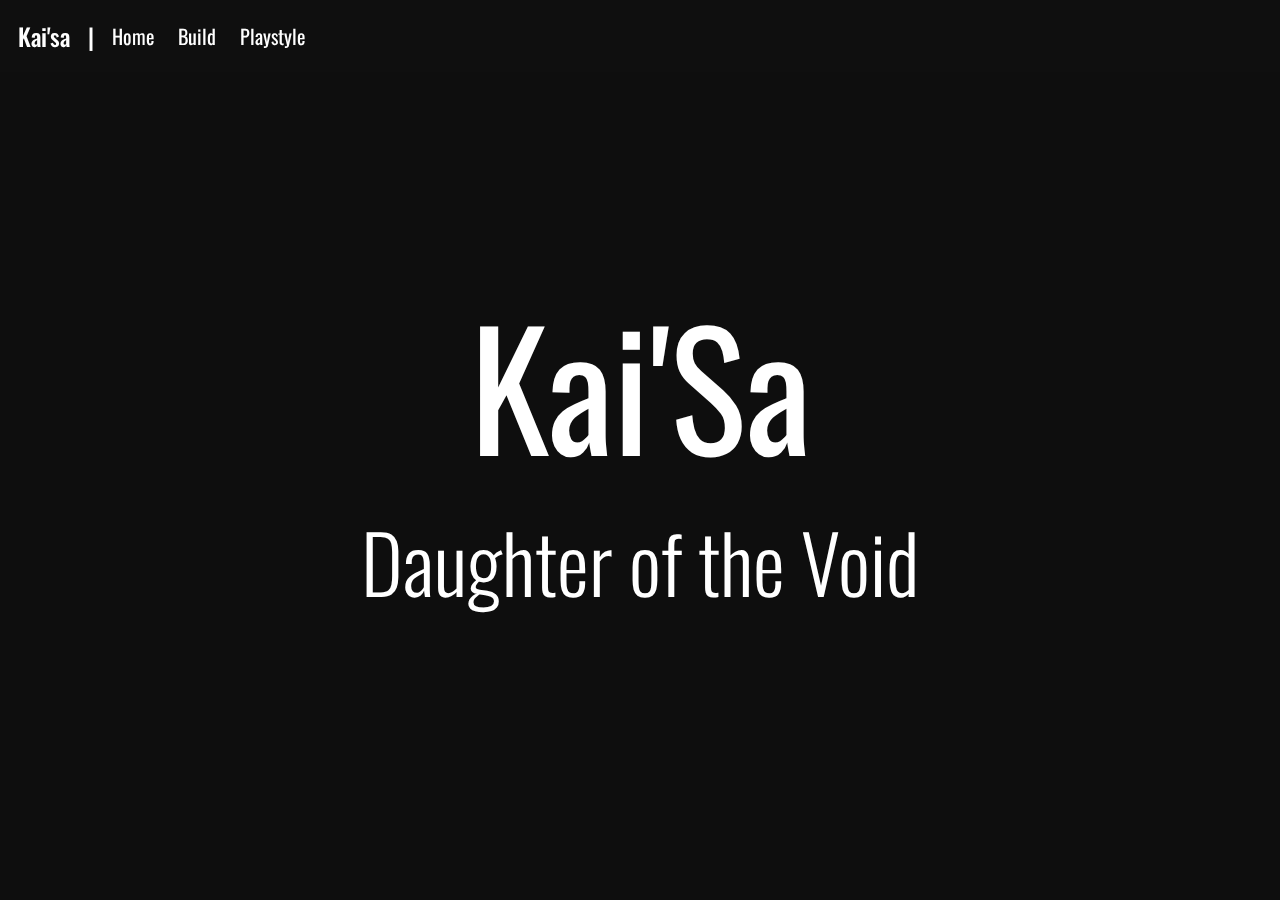
==== index.html @ acc76452 "Merge pull request #1 from Zeidash/main" ====
<!DOCTYPE html>
<html lang="en">

<head>
    <meta charset="UTF-8">
    <meta name="viewport" content="width=device-width, initial-scale=1.0">
    <link rel="preconnect" href="https://fonts.googleapis.com">
    <link rel="preconnect" href="https://fonts.gstatic.com" crossorigin>
    <link href="https://fonts.googleapis.com/css2?family=Oswald:wght@200;300;400;500;600;700&display=swap"
        rel="stylesheet">
    <link rel="stylesheet" href="style.css">
    <title>Document</title>
</head>

<body>
    <nav>
        <h2>Kai'sa</h2>
        <div>
            <a class="short" href="">Home</a>
            <a class="short" href="">Build</a>
            <a class="long" href="">Playstyle</a>
        </div>
    </nav>
    <main>
        <div>
        </div>
        <span>
            <h1>Kai'Sa</h1>
            <h3>Daughter of the Void</h3>
        </span  >
    </main>
</body>

</html>
---- style.css ----
:root{
    font-family: 'Oswald';
    --e-light: 200;
    --light: 300;
    --regular: 400;
    --medium: 500;
    --semi-bold: 600;
    --bold: 700;
    font-weight : var(--regular );
    color: white;
}
body,html{
    width: 100%;
    height: 100%;
    margin: 0;
    padding: 0;
}
body{
    background-color: #0E0E0E;
}
nav{
    position: fixed;
    top: 0;
    left: 0;
    z-index: 2;
    display: flex;
    flex-direction: row;
    justify-content: left;
    align-items: center;
    width: 100%;
    background-color: #12121281;
}
nav > div{
    margin-left: 0.5em;
}
nav > div > a{
    margin: 0 0.5em;
    text-decoration: none;
    font-size: 1.25em;
    color: white;
}
nav > h2{
    margin: 0.75em;
    font-size: 1.5em;
    font-weight : var(--medium);
}
nav > h2::after{
    content: '|';
    position: relative;
    left: 17.5px;
}
main{
    display: flex;
    justify-content: center;
    width: 100%;
    height: 100%;
}
main > div{
    position: absolute;
    width: 100%;
    height: 100%;
    padding: 0;
    margin: 0;
    display: flex;
    justify-content: center;
    align-items: center;
    flex-direction: column;
    filter: brightness(0.75);
    background-image: url(img/kaisa.jpg);
    background-position: center;
    background-repeat: no-repeat;
    background-size: 200Vh;
}
main > span{
    position: absolute;
    top: 17.5%;
    text-align: center;
}
main > span > h3, main > span > h1{
    font-weight: var(--regular);
}
main > span  > h1{
    font-size: 10em;
    margin-bottom: 0;
}
main > span > h3{
    font-size: 5em;
    font-weight: var(--light);
    margin-top: 0;
}

nav > div > a::before{
    content: ' ';
    z-index: 3;
    position: absolute;
    bottom: 10px;
    height: 2px;
    background-color: #AD0E97;
    transition: all 300ms ease;
    transform: scaleX(0);
    transform-origin: center bottom;
}
nav > div > a:hover:before{
    transform: scaleX(1);
}
.short::before{
    width: 40px;
}
.long::before{
    width: 65px;
}
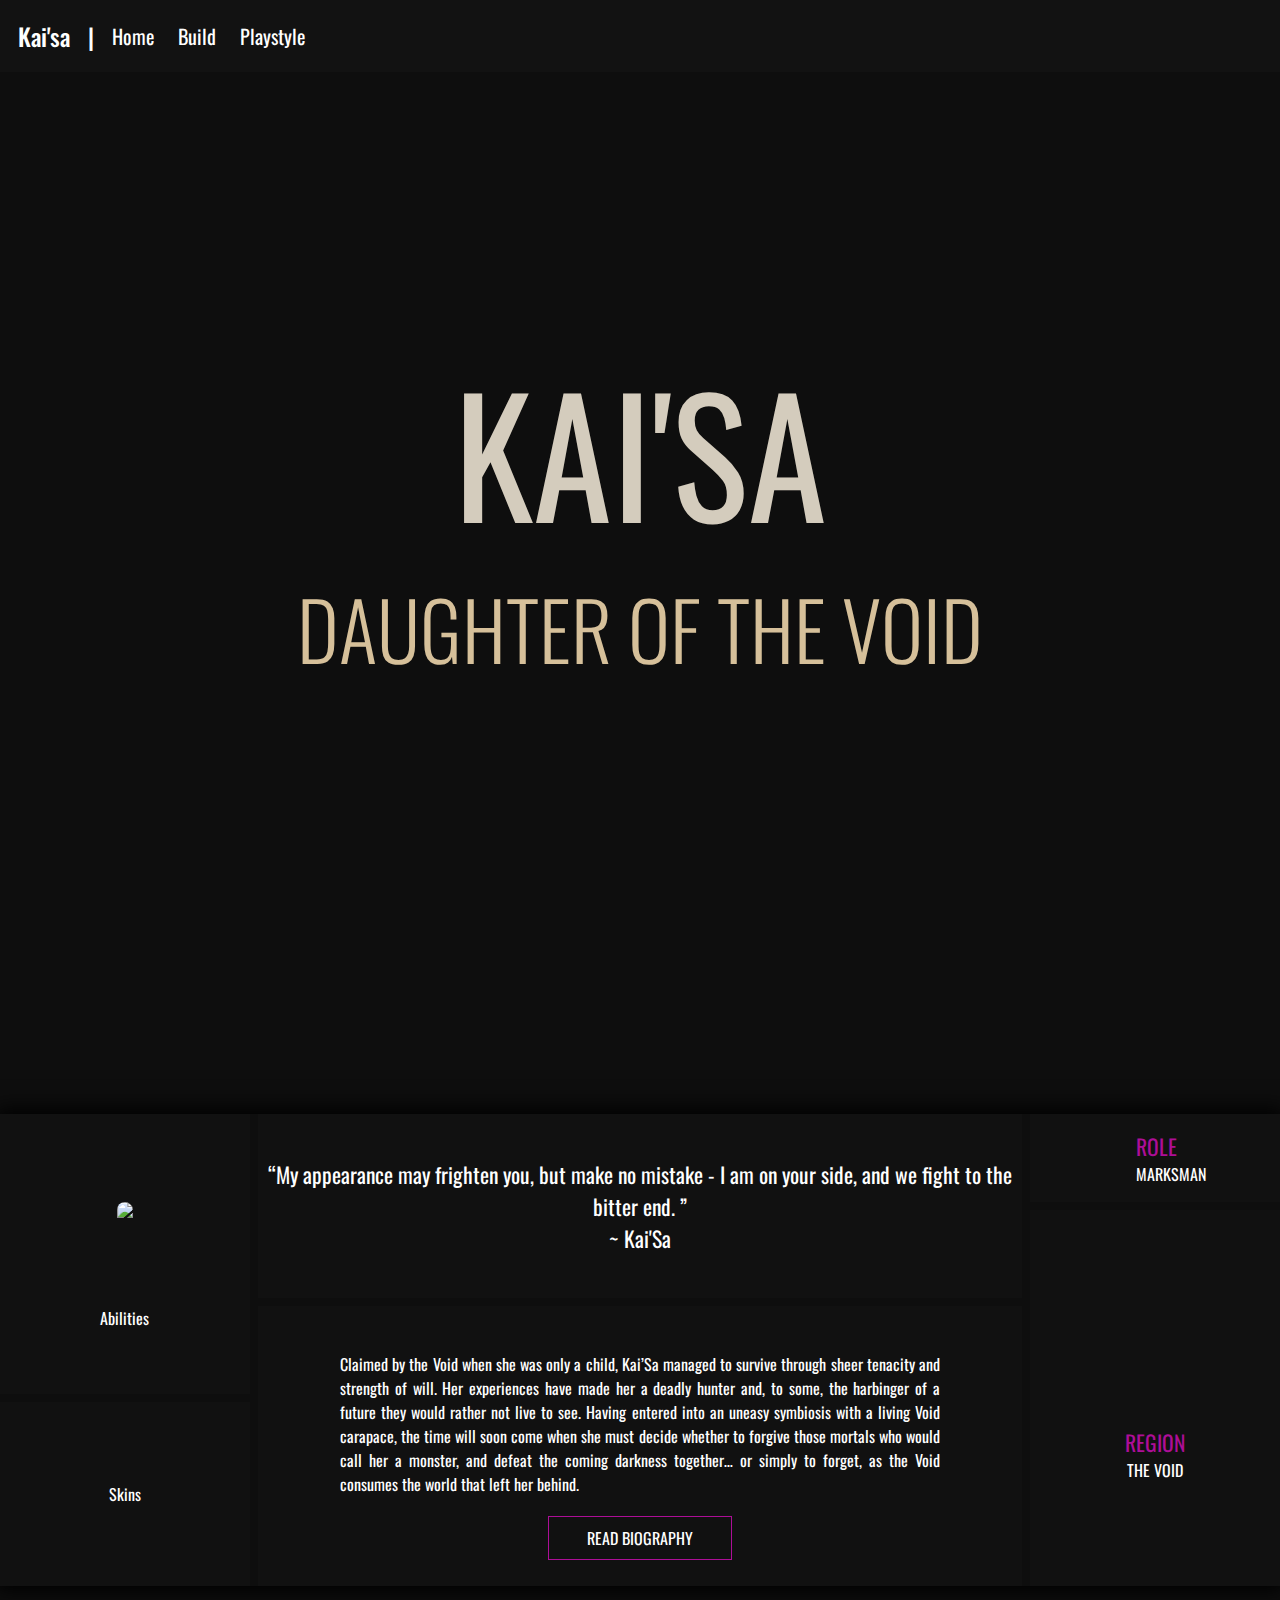
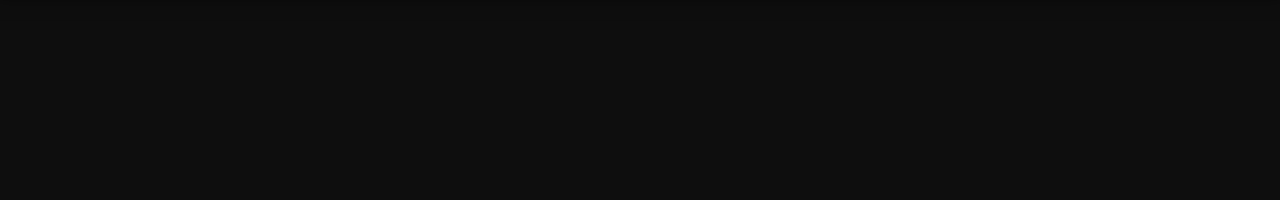
==== commit 4d557aa1: "Home page done" ====
--- a/index.html
+++ b/index.html
@@ -27,8 +27,44 @@
         <span>
             <h1>Kai'Sa</h1>
             <h3>Daughter of the Void</h3>
-        </span  >
+        </span>
     </main>
+    <section>
+        <div>
+            <div id="abilities" class="r-1 r-span-3"><img src="img/kaisa_w.jpg">Abilities</div>
+            <div id="skins" class="r-4">Skins</div>
+            <div id="quote" class="c-span-3 r-span-2">
+                <q>My appearance may frighten you, but make no mistake - I am on your side, and we fight to the bitter
+                    end.
+                </q>
+                <cite>Kai'Sa</cite>
+            </div>
+            <div id="bio" class="c-span-3 r-span-3">
+                <p class="long-text">
+                    Claimed by the Void when she was only a child, Kai’Sa managed to survive through sheer tenacity and
+                    strength of will. Her experiences have made her a deadly hunter and, to some, the harbinger of a
+                    future
+                    they would rather not live to see. Having entered into an uneasy symbiosis with a living Void
+                    carapace,
+                    the time will soon come when she must decide whether to forgive those mortals who would call her a
+                    monster, and defeat the coming darkness together… or simply to forget, as the Void consumes the
+                    world
+                    that left her behind.
+                </p>
+                <button>
+                    READ BIOGRAPHY
+                </button>
+            </div>
+            <div id="marksman" class="r-1 c-5">
+                <img src="img/Marksman_icon.webp" alt="">
+                <p><i>ROLE</i><br>MARKSMAN</p>
+            </div>
+            <div id="void" class="c-5">
+                <img src="img/void.webp" alt="">
+                <p><i>REGION</i><br>THE VOID</p>
+            </div>
+        </div>
+    </section>
 </body>
 
 </html>--- a/style.css
+++ b/style.css
@@ -1,111 +1,317 @@
-:root{
-    font-family: 'Oswald';
-    --e-light: 200;
-    --light: 300;
-    --regular: 400;
-    --medium: 500;
-    --semi-bold: 600;
-    --bold: 700;
-    font-weight : var(--regular );
-    color: white;
-}
-body,html{
+:root {
+  font-family: "Oswald";
+  --e-light: 200;
+  --light: 300;
+  --regular: 400;
+  --medium: 500;
+  --semi-bold: 600;
+  --bold: 700;
+  font-weight: var(--regular);
+  color: white;
+}
+html {
+  width: 100%;
+  height: 100%;
+  margin: 0;
+  padding: 0;
+}
+body {
+  width: 100%;
+  height: 200%;
+  margin: 0;
+  padding: 0;
+  background-color: #0e0e0e;
+  display: flex;
+  justify-content: center;
+  align-items: center;
+  flex-direction: column;
+}
+nav {
+  position: fixed;
+  top: 0;
+  left: 0;
+  z-index: 2;
+  display: flex;
+  flex-direction: row;
+  justify-content: left;
+  align-items: center;
+  width: 100%;
+  background-color: #121212;
+}
+nav > div {
+  margin-left: 0.5em;
+}
+nav > div > a {
+  margin: 0 0.5em;
+  text-decoration: none;
+  font-size: 1.25em;
+  color: white;
+}
+nav > h2 {
+  margin: 0.75em;
+  font-size: 1.5em;
+  font-weight: var(--medium);
+}
+nav > h2::after {
+  content: "|";
+  position: relative;
+  left: 17.5px;
+}
+main {
+  display: flex;
+  justify-content: center;
+  width: 100%;
+  height: 100%;
+}
+main > div {
+  position: absolute;
+  width: 100%;
+  height: 100%;
+  padding: 0;
+  margin: 0;
+  display: flex;
+  justify-content: center;
+  align-items: center;
+  flex-direction: column;
+  filter: brightness(0.55);
+  background-image: url(img/kaisa.jpg);
+  background-attachment: fixed;
+  background-position: center;
+  background-repeat: no-repeat;
+  background-size: cover;
+}
+main > span {
+  position: absolute;
+  width: 100%;
+  top: 25%;
+  text-align: center;
+}
+main > span > h3,
+main > span > h1 {
+  font-weight: var(--regular);
+  text-transform: uppercase;
+}
+main > span > h1 {
+  color: #d4ccbd;
+  font-size: 10em;
+  margin-bottom: 0;
+}
+main > span > h3 {
+  font-size: 5em;
+  color: #d6c09a;
+  font-weight: var(--light);
+  margin-top: 0;
+}
+
+nav > div > a::before {
+  content: " ";
+  z-index: 3;
+  position: absolute;
+  bottom: 10px;
+  height: 2px;
+  background-color: #ad0e97;
+  transition: all 300ms ease;
+  transform: scaleX(0);
+  transform-origin: center bottom;
+}
+nav > div > a:hover:before {
+  transform: scaleX(1);
+}
+.short::before {
+  width: 40px;
+}
+.long::before {
+  width: 65px;
+}
+section {
+  width: 100%;
+  height: 100%;
+  display: flex;
+  justify-content: center;
+  align-items: center;
+}
+section > div {
+  width: 60%;
+  display: grid;
+  gap: 0.5em;
+  grid-template-columns: repeat(5, 1fr);
+  grid-template-rows: repeat(5, 1fr);
+  box-shadow: 0px 0px 20px 5px black;
+}
+section > div > div {
+  text-align: center;
+  transition: all 600ms ease;
+  background-color: rgb(17, 17, 17);
+  display: flex;
+  flex-direction: column;
+  justify-content: center;
+  align-items: center;
+}
+section > div > div:hover {
+  transform: scale(1.1);
+  border: #ad0e97 2px solid;
+  z-index: 10;
+}
+button {
+  all: unset;
+  display: flex;
+  align-items: center;
+  cursor: pointer;
+  padding: 0.2em 0.25em;
+  transition: all 300ms ease-out;
+  border: 1px #ad0e97 solid;
+}
+button:hover {
+  padding: 0.75em;
+}
+button::before {
+  content: "⟶";
+  font-size: 1.5em;
+  opacity: 0;
+}
+button::after {
+  transition: all 300ms ease-out;
+  content: "⟶";
+  font-size: 1.5em;
+  color: #ad0e97;
+  opacity: 0;
+}
+button:hover:after {
+  opacity: 1;
+}
+cite,
+q,
+i {
+  font-style: normal;
+  font-size: 1.35em;
+}
+cite::before {
+  content: "~ ";
+}
+i {
+  color: #ad0e97;
+}
+#marksman {
+  display: flex;
+  flex-direction: row;
+  justify-content: center;
+  align-items: center;
+  text-align: left;
+}
+#marksman:hover {
+  transform: scale(1);
+  border: none;
+}
+#marksman > img {
+  height: 3em;
+  padding-left: 1em;
+  padding-right: 1em;
+}
+#void > img {
+  height: 7em;
+}
+#abilities img{
+    height: 5em;
+    margin: 1.5em;
+    border-radius: 10px;
+}
+@media (min-width: 880px) {
+  .c-5 {
+    grid-column: 5;
+  }
+  .r-1 {
+    grid-row-start: 1;
+  }
+  .r-2 {
+    grid-row-start: 2;
+  }
+  .r-3 {
+    grid-row-start: 3;
+  }
+  .r-4 {
+    grid-row-start: 4;
+  }
+  .r-span-2 {
+    grid-row-end: span 2;
+  }
+  .r-span-3 {
+    grid-row-end: span 3;
+  }
+  .c-span-3 {
+    grid-column: span 3;
+  }
+  #skins {
+    grid-row: 4/6;
+  }
+  #void {
+    grid-row: 2/6;
+  }
+}
+.long-text {
+  font-size: 1em;
+  padding: 0.25em;
+  max-width: 600px;
+  text-align: justify;
+}
+@media (max-width: 900px) {
+  section > div {
     width: 100%;
-    height: 100%;
-    margin: 0;
-    padding: 0;
-}
-body{
-    background-color: #0E0E0E;
-}
-nav{
-    position: fixed;
-    top: 0;
-    left: 0;
-    z-index: 2;
-    display: flex;
-    flex-direction: row;
-    justify-content: left;
-    align-items: center;
-    width: 100%;
-    background-color: #12121281;
-}
-nav > div{
-    margin-left: 0.5em;
-}
-nav > div > a{
-    margin: 0 0.5em;
-    text-decoration: none;
-    font-size: 1.25em;
-    color: white;
-}
-nav > h2{
-    margin: 0.75em;
-    font-size: 1.5em;
-    font-weight : var(--medium);
-}
-nav > h2::after{
-    content: '|';
     position: relative;
-    left: 17.5px;
-}
-main{
-    display: flex;
+    top: 100%;
+    grid-template-columns: 100%;
+    grid-template-rows: repeat(9, 340px);
     justify-content: center;
-    width: 100%;
-    height: 100%;
-}
-main > div{
-    position: absolute;
-    width: 100%;
-    height: 100%;
-    padding: 0;
-    margin: 0;
-    display: flex;
-    justify-content: center;
-    align-items: center;
-    flex-direction: column;
-    filter: brightness(0.75);
+    box-shadow: none;
+  }
+  body {
+    height: calc(9px * 340px + 100%);
+  }
+  section > div > div {
+    box-shadow: 0 0 25px 5px black;
+  }
+  .c-5 {
+    grid-column: 1;
+  }
+  .c-span-3 {
+    grid-column: 1;
+  }
+  #marksman {
+    grid-column: 1;
+    grid-row: 1;
+  }
+  #void {
+    grid-column: 1;
+    grid-row: 2;
+  }
+  #quote {
+    grid-column: 1;
+    grid-row: 3/5;
     background-image: url(img/kaisa.jpg);
     background-position: center;
-    background-repeat: no-repeat;
-    background-size: 200Vh;
-}
-main > span{
-    position: absolute;
-    top: 17.5%;
-    text-align: center;
-}
-main > span > h3, main > span > h1{
-    font-weight: var(--regular);
-}
-main > span  > h1{
-    font-size: 10em;
-    margin-bottom: 0;
-}
-main > span > h3{
-    font-size: 5em;
-    font-weight: var(--light);
-    margin-top: 0;
-}
-
-nav > div > a::before{
-    content: ' ';
-    z-index: 3;
-    position: absolute;
-    bottom: 10px;
-    height: 2px;
-    background-color: #AD0E97;
-    transition: all 300ms ease;
-    transform: scaleX(0);
-    transform-origin: center bottom;
-}
-nav > div > a:hover:before{
-    transform: scaleX(1);
-}
-.short::before{
-    width: 40px;
-}
-.long::before{
-    width: 65px;
+  }
+  .long-text {
+    font-size: 1.25em;
+  }
+  #bio {
+    grid-column: 1;
+    grid-row: 5/8;
+  }
+  #skins {
+    grid-column: 1;
+    grid-row: 8;
+  }
+  #abilities {
+    grid-column: 1;
+    grid-row: 9;
+  }
+}
+@media (min-width: 901px) and (max-width: 1450px){
+    section > div{
+        width: 100%;
+    }
+}
+@media (min-width: 1451px) and (max-width: 1920px){
+    section > div{
+        width: 75%;
+    }
 }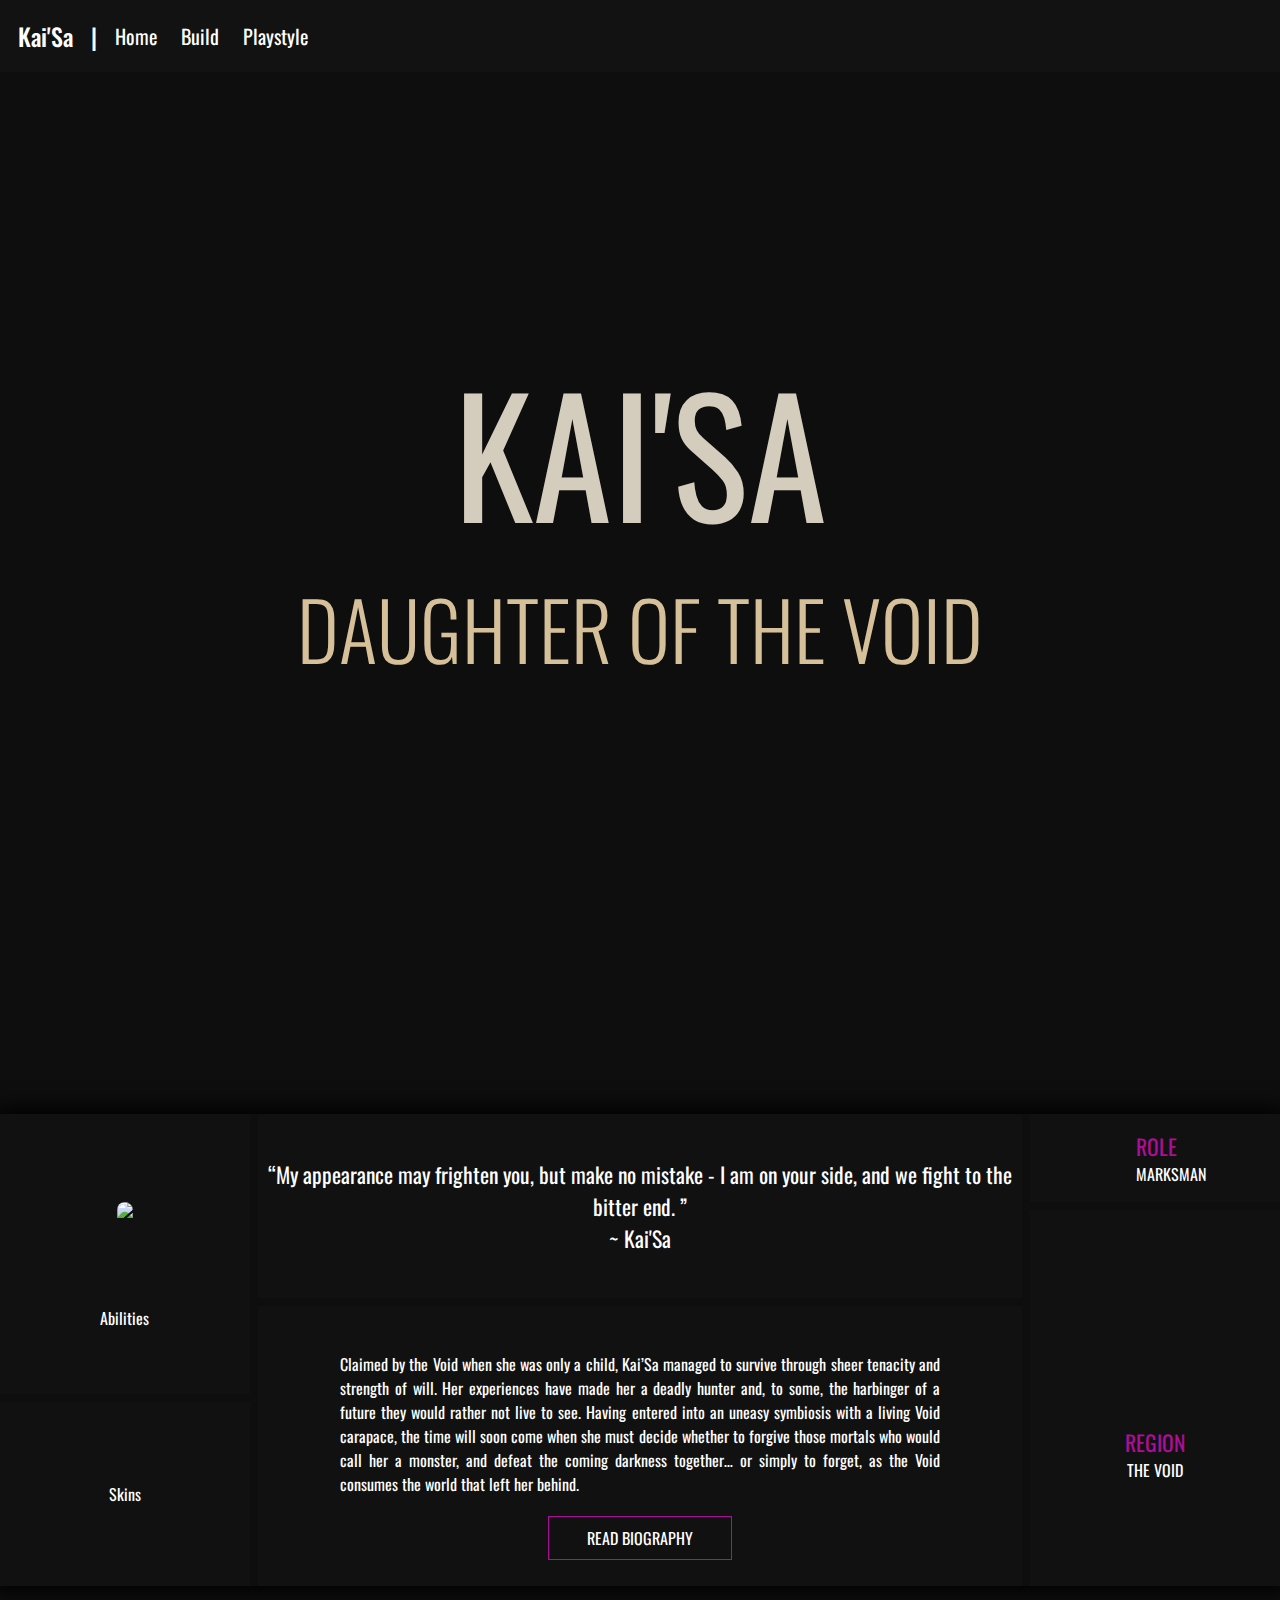
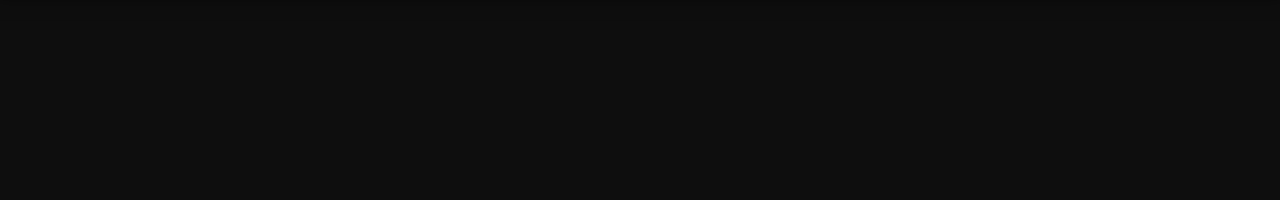
==== commit cd1663f9: "Merge pull request #4 from Zeidash/Side-2" ====
--- a/index.html
+++ b/index.html
@@ -9,12 +9,12 @@
     <link href="https://fonts.googleapis.com/css2?family=Oswald:wght@200;300;400;500;600;700&display=swap"
         rel="stylesheet">
     <link rel="stylesheet" href="style.css">
-    <title>Document</title>
+    <title>Kai'Sa | Home</title>
 </head>
 
 <body>
     <nav>
-        <h2>Kai'sa</h2>
+        <h2>Kai'Sa</h2>
         <div>
             <a class="short" href="">Home</a>
             <a class="short" href="">Build</a>
